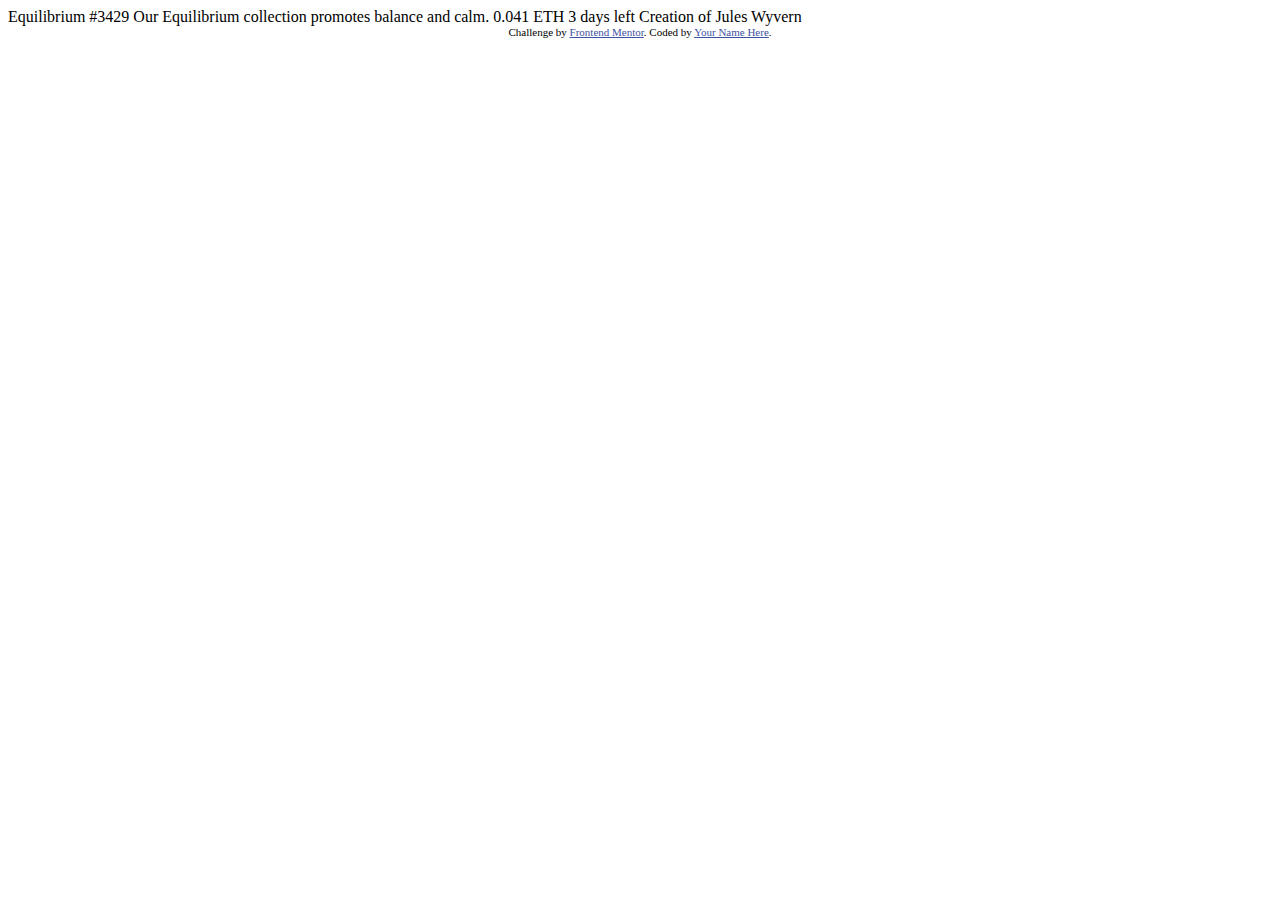
==== index.html @ 259b120d "initial commit" ====
<!DOCTYPE html>
<html lang="en">
<head>
  <meta charset="UTF-8">
  <meta name="viewport" content="width=device-width, initial-scale=1.0"> <!-- displays site properly based on user's device -->

  <link rel="icon" type="image/png" sizes="32x32" href="./images/favicon-32x32.png">
  
  <title>Frontend Mentor | NFT preview card component</title>

  <!-- Feel free to remove these styles or customise in your own stylesheet 👍 -->
  <style>
    .attribution { font-size: 11px; text-align: center; }
    .attribution a { color: hsl(228, 45%, 44%); }
  </style>
</head>
<body>

  Equilibrium #3429

  Our Equilibrium collection promotes balance and calm.

  0.041 ETH
  3 days left
  
  Creation of Jules Wyvern

  <div class="attribution">
    Challenge by <a href="https://www.frontendmentor.io?ref=challenge" target="_blank">Frontend Mentor</a>. 
    Coded by <a href="#">Your Name Here</a>.
  </div>
</body>
</html>
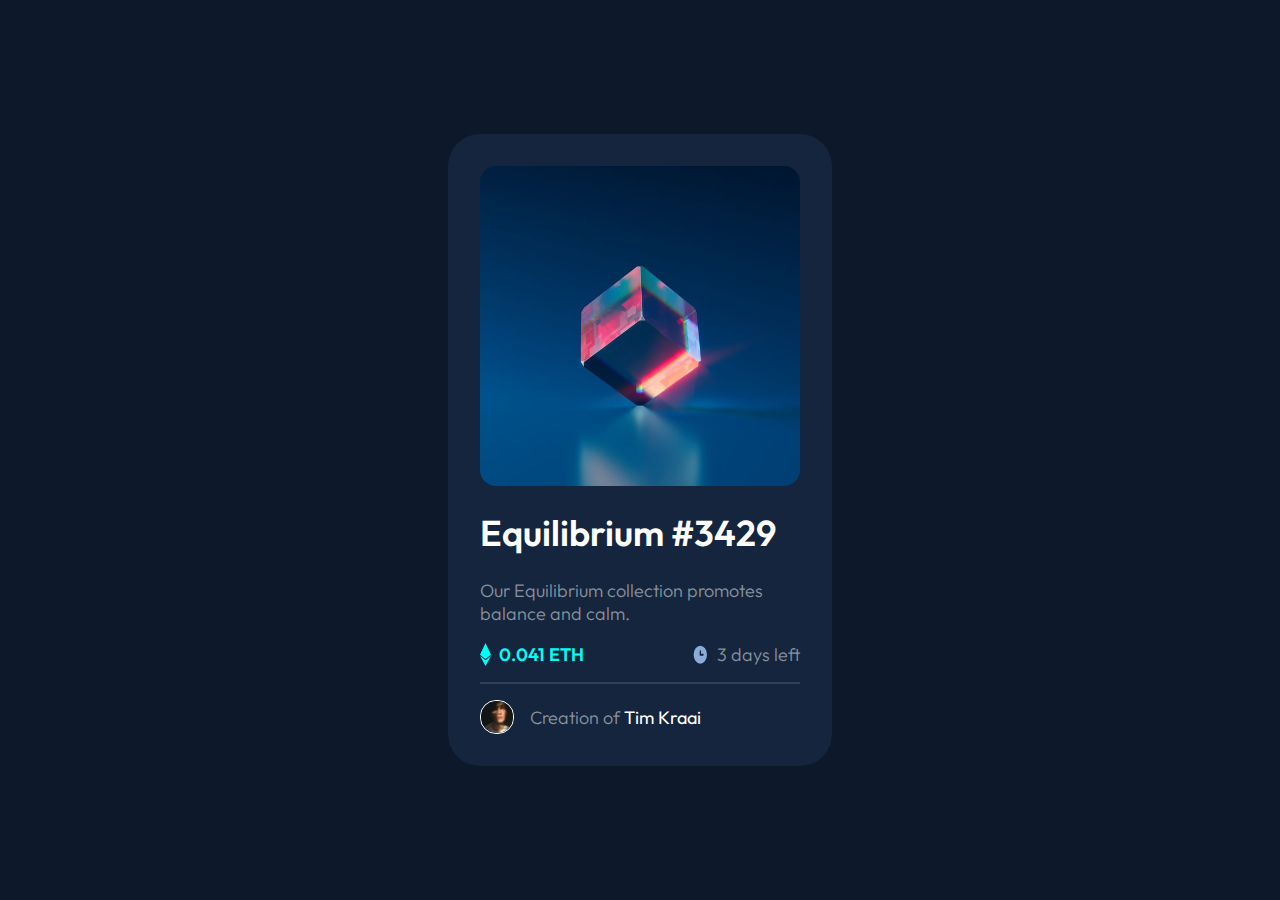
==== commit 4db5ca6e: "First deploy" ====
--- a/index.html
+++ b/index.html
@@ -1,33 +1,44 @@
 <!DOCTYPE html>
 <html lang="en">
+
 <head>
-  <meta charset="UTF-8">
-  <meta name="viewport" content="width=device-width, initial-scale=1.0"> <!-- displays site properly based on user's device -->
+    <meta charset="UTF-8">
+    <meta http-equiv="X-UA-Compatible" content="IE=edge">
+    <meta name="viewport" content="width=device-width, initial-scale=1.0">
+    <title>NFT-preview-card</title>
+    <link rel="icon" type="image/x-icon" href="/images/favicon-32x32.png">
+    <link rel="stylesheet" href="code/index.css">
+    <link rel="preconnect" href="https://fonts.googleapis.com">
+    <link rel="preconnect" href="https://fonts.gstatic.com" crossorigin>
+    <link href="https://fonts.googleapis.com/css2?family=Outfit:wght@300;400;600&display=swap" rel="stylesheet">
+</head>
 
-  <link rel="icon" type="image/png" sizes="32x32" href="./images/favicon-32x32.png">
-  
-  <title>Frontend Mentor | NFT preview card component</title>
+<body>
+    <div class="container">
+        <div class="main-image">
+            <img src="../images/image-equilibrium.jpg" alt="Equilibrium">
+            <img src="../images/icon-view.svg" alt="icon-preview">
+        </div>
+        <div class="content">
+            <h1>Equilibrium #3429</h1>
+            <p>Our Equilibrium collection promotes balance and calm.</p>
+            <div class="details">
+                <div class="currency">
+                    <img src="../images/icon-ethereum.svg" alt="icon-ethereum">
+                    <p>0.041 ETH</p>
+                </div>
+                <div class="time-left">
+                    <img src="../images/icon-clock.svg" alt="icon-clock">
+                    <p>3 days left</p>
+                </div>
+            </div>
+        </div>
+        <hr>
+        <div class="attribution">
+            <img src="../images/image-avatar.png" alt="image-avatar">
+            <p>Creation of <span>Tim Kraai</span></p>
+        </div>
+    </div>
+</body>
 
-  <!-- Feel free to remove these styles or customise in your own stylesheet 👍 -->
-  <style>
-    .attribution { font-size: 11px; text-align: center; }
-    .attribution a { color: hsl(228, 45%, 44%); }
-  </style>
-</head>
-<body>
-
-  Equilibrium #3429
-
-  Our Equilibrium collection promotes balance and calm.
-
-  0.041 ETH
-  3 days left
-  
-  Creation of Jules Wyvern
-
-  <div class="attribution">
-    Challenge by <a href="https://www.frontendmentor.io?ref=challenge" target="_blank">Frontend Mentor</a>. 
-    Coded by <a href="#">Your Name Here</a>.
-  </div>
-</body>
 </html>--- a/code/index.css
+++ b/code/index.css
@@ -0,0 +1,114 @@
+:root {
+  --primary-soft-blue: hsl(215, 51%, 70%);
+  --primary-cyan: hsl(178, 100%, 50%);
+  --neutral-very-dark-blue-main-bg: hsl(217, 54%, 11%);
+  --neutral-very-dark-blue-card-bg: hsl(216, 50%, 16%);
+  --neutral-very-dark-blue-line: hsl(215, 32%, 27%);
+  --white: hsl(0, 0%, 100%);
+  --white-transparent: hsl(0, 0%, 100%, 50%);
+}
+
+body {
+  margin: 0;
+  box-sizing: border-box;
+  font-size: 18px;
+  font-family: "Outfit", sans-serif;
+  background-color: var(--neutral-very-dark-blue-main-bg);
+  display: flex;
+  justify-content: center;
+  align-items: center;
+  height: 100vh;
+}
+
+.container {
+  border-radius: 2rem;
+  background-color: var(--neutral-very-dark-blue-card-bg);
+  width: 20rem;
+  padding: 2rem;
+}
+
+.main-image {
+  width: 20rem;
+  height: 20rem;
+  border-radius: 1rem;
+  overflow: hidden;
+}
+
+.main-image img {
+  margin: auto;
+  max-width: 100%;
+  height: 100%;
+  object-fit: cover;
+}
+
+h1 {
+  color: var(--white);
+  font-weight: 600;
+}
+
+.content p {
+  color: var(--white-transparent);
+  font-weight: 300;
+}
+
+.details {
+  display: flex;
+  flex-direction: row;
+  justify-content: space-between;
+  margin-bottom: 1rem;
+}
+
+.currency {
+  display: flex;
+  flex-direction: row;
+  gap: 0.5rem;
+}
+
+.currency p {
+  margin: 0;
+  color: var(--primary-cyan);
+  font-weight: 600;
+}
+
+.time-left {
+  margin: 0;
+  display: flex;
+  flex-direction: row;
+  gap: 0.5rem;
+  color: var(--white-transparent);
+}
+
+.time-left p {
+  margin: 0;
+}
+
+hr {
+  border: 1px solid var(--neutral-very-dark-blue-line);
+}
+
+.attribution {
+  margin-top: 1rem;
+  display: flex;
+  flex-direction: row;
+  align-items: center;
+  gap: 1rem;
+}
+
+.attribution img {
+  width: 2rem;
+  height: 2rem;
+  object-fit: cover;
+  border-radius: 1rem;
+  border: 1px solid var(--white);
+}
+
+.attribution p {
+  color: var(--white-transparent);
+  font-weight: 300;
+  margin: 0;
+}
+
+.attribution p span {
+  color: var(--white);
+  font-weight: 400;
+}
